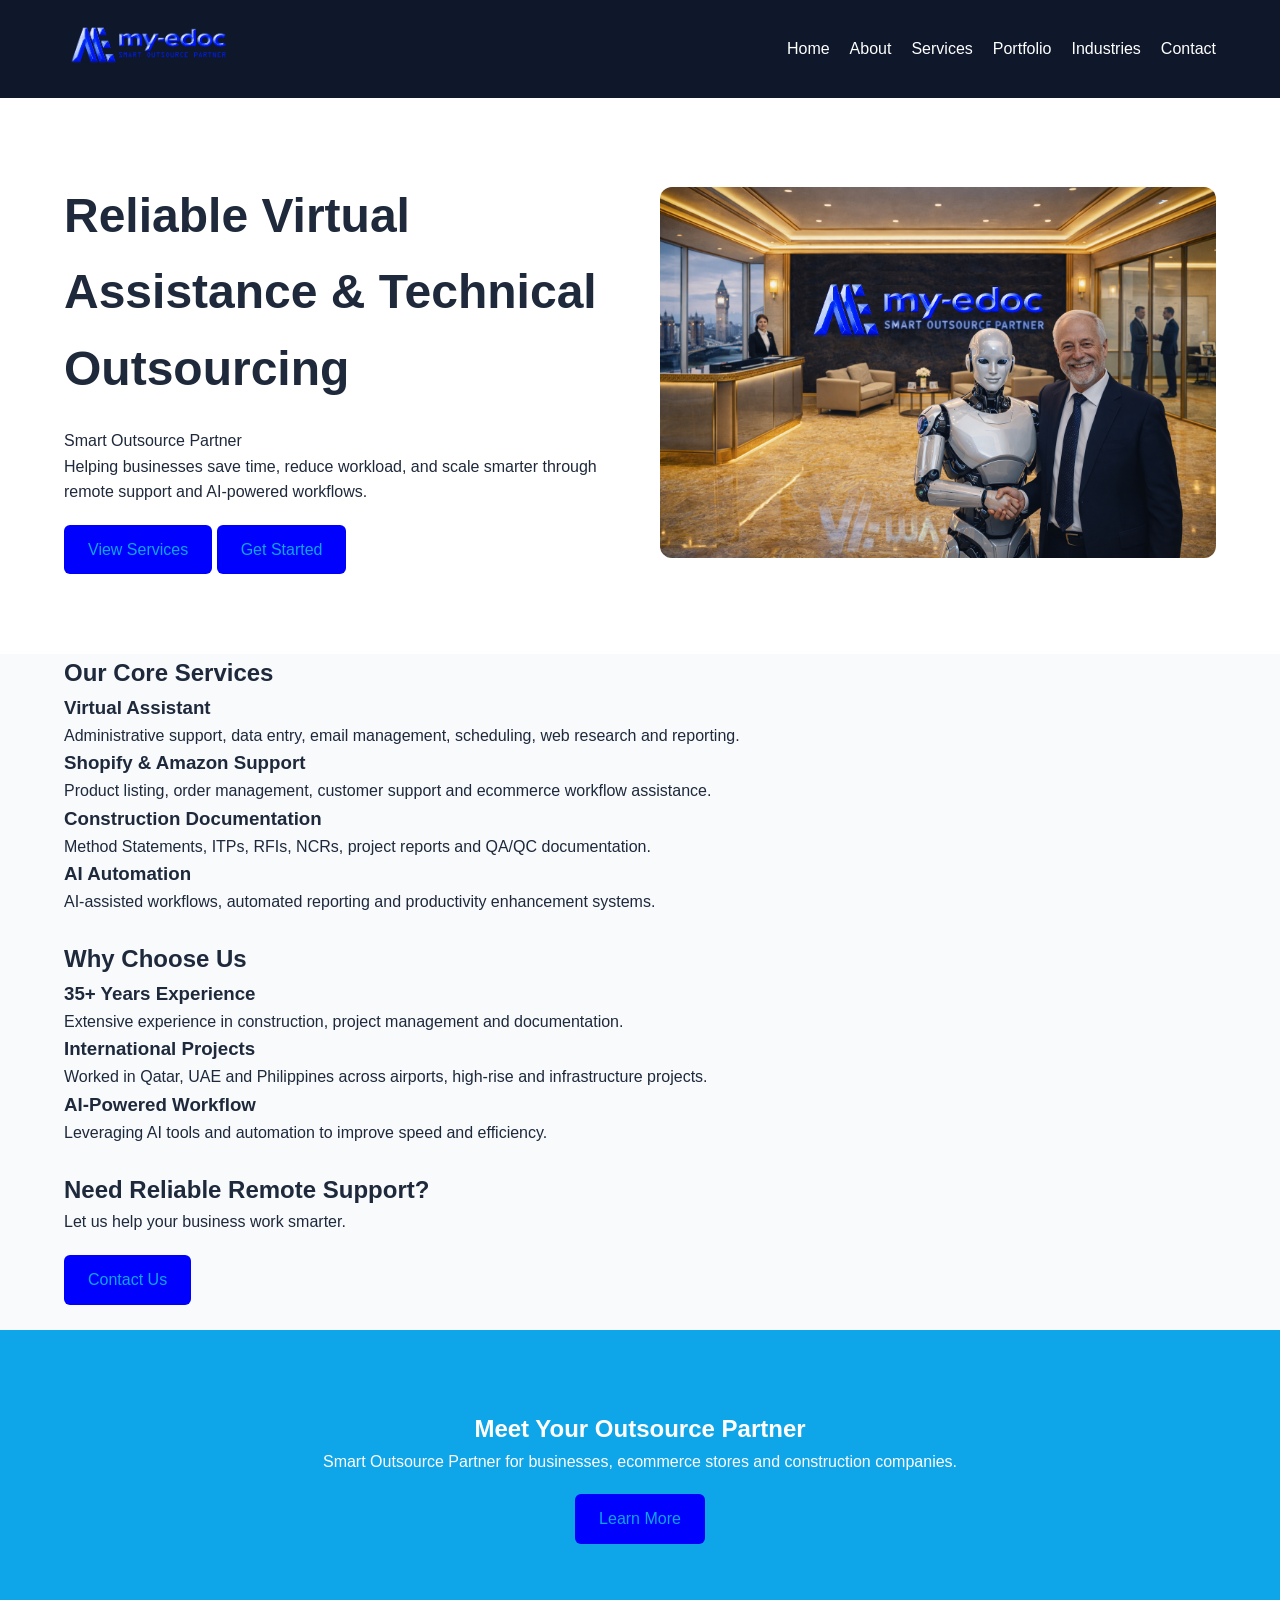
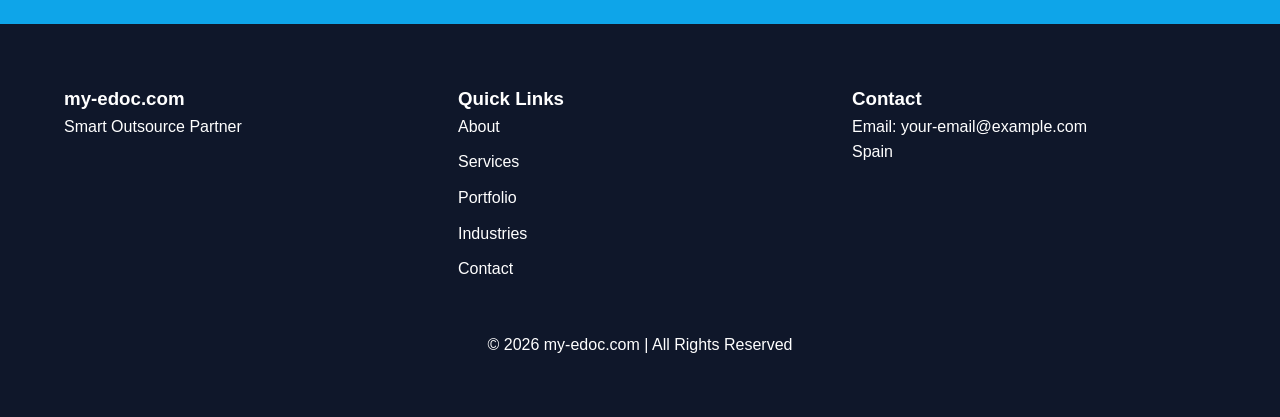
==== index.html @ 1f473375 "first upload" ====
<!DOCTYPE html>
<html lang="en">
<!--
<head>
<meta charset="UTF-8">
<meta name="viewport" content="width=device-width, initial-scale=1.0">
<title>Axyztem | Sustainable Business Innovation</title>
<link rel="stylesheet" href="css/styles.css">
<link href="https://fonts.googleapis.com/css2?family=Inter:wght@300;400;600;700&display=swap" rel="stylesheet">
</head>
-->

<head> 
  <meta charset="UTF-8">
  <meta name="viewport" content="width=device-width, initial-scale=1.0">
  <meta name="description" content="my-edoc.com - Smart Outsource Partner providing Virtual Assistance, Construction Documentation, Shopify, Amazon and AI Automation services.">
  <title>my-edoc.com | Smart Outsource Partner</title>
  <link rel="stylesheet" href="assets/css/style.css">
</head>

<body>

<!--   
<header>
  <div class="container">
    <nav>
      <div class="logo fade-up">
        <a href="../index.html">
          <img src="../images/axyztem-logo.png" alt="Axyztem Logo" style="height:50px;">
        </a>
      </div>

      <div class="nav-links fade-up">
        <a href="../index.html">Home</a>
        <a href="../about.html">About</a>
        <a href="../projects.html">Projects</a>
        <a href="../contact.html">Contact</a>
      </div>
    </nav>
  </div>
</header>
-->

    
<header>
  <div class="container nav-container">
    <a href="../index.html">
        <img src="assets/images/my-edoc-logo.png" alt="My-Edoc Logo" style="height:50px;">
    </a>

    <!-- <h1 class="logo">my-edoc.com</h1> -->

    <nav>
      <ul>
        <li><a href="index.html">Home</a></li>
        <li><a href="about.html">About</a></li>
        <li><a href="services.html">Services</a></li>
        <li><a href="portfolio.html">Portfolio</a></li>
        <li><a href="industries.html">Industries</a></li>
        <li><a href="contact.html">Contact</a></li>
      </ul>
    </nav>
  </div>
</header>

<!-- HERO SECTION
<section class="page-hero">
  <div class="container">
    <div class="hero-content">
      <div class="hero-text">
        <h1>Contact Us</h1>
        <p>
          Let us help your business save time, reduce workload
          and grow smarter through reliable outsourcing support.
        </p>
      </div>

      <div class="hero-image">
        <img src="assets/images/contact.png"
          alt="Professional customer support and virtual assistant services">
      </div>
    </div>
  </div>
</section>


-ORIGINAL-
<section class="hero">
  <div class="container hero-grid">
    <div class="hero-text">
      <h2>Reliable Virtual Assistance & Technical Outsourcing</h2>
      <p class="slogan">Smart Outsource Partner</p>
      <p>
        Helping businesses save time, reduce workload, and scale smarter through
        remote support and AI-powered workflows.
      </p>

      <div class="hero-buttons">
        <a href="services.html" class="btn">View Services</a>
        <a href="contact.html" class="btn secondary-btn">Get Started</a>
      </div>
    </div>

    <div class="hero-image">
      <img src="assets/images/hero.png" alt="Professional Remote Support">
    </div>
  </div>
</section>
-->

<section class="page-hero">
  <div class="container">
    <div class="hero-content">
      <div class="hero-text">
        <h1>Reliable Virtual Assistance & Technical Outsourcing</h1>
        <p class="slogan">Smart Outsource Partner</p>
        <p>
          Helping businesses save time, reduce workload, and scale smarter through
          remote support and AI-powered workflows.
        </p>
    <!--  </div>

      <div class="hero-buttons"> -->
        <a href="services.html" class="btn">View Services</a>
        <a href="contact.html" class="btn secondary-btn">Get Started</a>
      </div>

      <div class="hero-image">
        <img src="assets/images/hero.png" alt="Professional Remote Support">
      </div>
    </div>
  </div>
</section>


<section class="services-overview">
  <div class="container">

    <h2 class="section-title">Our Core Services</h2>

    <div class="service-grid">

      <div class="card">
        <h3>Virtual Assistant</h3>
        <p>
          Administrative support, data entry, email management, scheduling,
          web research and reporting.
        </p>
      </div>

      <div class="card">
        <h3>Shopify & Amazon Support</h3>
        <p>
          Product listing, order management, customer support and ecommerce workflow assistance.
        </p>
      </div>

      <div class="card">
        <h3>Construction Documentation</h3>
        <p>
          Method Statements, ITPs, RFIs, NCRs, project reports and QA/QC documentation.
        </p>
      </div>

      <div class="card">
        <h3>AI Automation</h3>
        <p>
          AI-assisted workflows, automated reporting and productivity enhancement systems.
        </p>
        <br>
      </div>

    </div>
  </div>
</section>

<section class="why-us">
  <div class="container">

    <h2 class="section-title">Why Choose Us</h2>

    <div class="why-grid">

      <div>
        <h3>35+ Years Experience</h3>
        <p>
          Extensive experience in construction, project management and documentation.
        </p>
      </div>

      <div>
        <h3>International Projects</h3>
        <p>
          Worked in Qatar, UAE and Philippines across airports, high-rise and infrastructure projects.
        </p>
      </div>

      <div>
        <h3>AI-Powered Workflow</h3>
        <p>
          Leveraging AI tools and automation to improve speed and efficiency.
        </p>
        <br>
      </div>
    </div>
  </div>
</section>

<section class="cta">
  <div class="container">
    <h2>Need Reliable Remote Support?</h2>
    <p>
      Let us help your business work smarter.
    </p>
    <a href="contact.html" class="btn">Contact Us</a>
    <br><br>
  </div>
</section>

  <!-- CTA SECTION -->
  <section class="cta-section">
    <div class="container">
      <h2>Meet Your Outsource Partner</h2>
      <p>
        Smart Outsource Partner for businesses,
        ecommerce stores and construction companies.
      </p>
      <a href="about.html" class="btn">
        Learn More
      </a>
    </div>
  </section>

<footer>
  <div class="container footer-grid">
    <div>
      <h3>my-edoc.com</h3>
      <p>Smart Outsource Partner</p>
    </div>

      <div>
        <h3>Quick Links</h3>
        <ul>
          <!-- <li><a href="index.html">Home</a></li> -->
          <li><a href="about.html">About</a></li>
          <li><a href="services.html">Services</a></li>
          <li><a href="portfolio.html">Portfolio</a></li>
          <li><a href="industries.html">Industries</a></li>
          <li><a href="contact.html">Contact</a></li>
        </ul>
      </div>

    <div>
      <h3>Contact</h3>
      <p>Email: your-email@example.com</p>
      <p>Spain</p>
    </div>

  </div>

  <div class="copyright">
    <p>© 2026 my-edoc.com | All Rights Reserved</p>
  </div>
</footer>

<script src="assets/js/script.js"></script>
</body>
</html>
---- assets/css/style.css ----
* {
  margin: 0;
  padding: 0;
  box-sizing: border-box;
}

body {
  font-family: Arial, sans-serif;
  background: #f8fafc;
  color: #1e293b;
  line-height: 1.6;
}

.container {
  width: 90%;
  max-width: 1200px;
  margin: auto;
}

header {
  background: #0f172a;
  padding: 20px 0;
}

.logo a {
  color: white;
  text-decoration: none;
  font-size: 28px;
  font-weight: bold;
}

.nav-container {
  display: flex;
  justify-content: space-between;
  align-items: center;
}

nav ul {
  display: flex;
  list-style: none;
}

nav ul li {
  margin-left: 20px;
}

nav ul li a {
  color: white;
  text-decoration: none;
}

nav ul li a.active {
  color: #0ea5e9;
}

.page-hero {
  background: white;
  padding: 80px 0;
}

.hero-content {
  display: grid;
  grid-template-columns: 1fr 1fr;
  gap: 40px;
  align-items: center;
}

.hero-text h1 {
  font-size: 48px;
  margin-bottom: 20px;
}

.hero-image img {
  width: 100%;
  border-radius: 12px;
}

.industries-section {
  padding: 80px 0;
}

.industry-grid {
  display: grid;
  grid-template-columns: repeat(auto-fit, minmax(300px,1fr));
  gap: 30px;
}

.industry-card {
  background: white;
  border-radius: 12px;
  overflow: hidden;
  box-shadow: 0 2px 10px rgba(0,0,0,0.1);
}

.industry-card img {
  width: 100%;
  height: 220px;
  object-fit: cover;
}

.industry-card h2 {
  padding: 20px 20px 10px;
}

.industry-card p {
  padding: 0 20px 20px;
}

.cta-section {
  background: #0ea5e9;
  color: white;
  text-align: center;
  padding: 80px 0;
}

.btn {
  display: inline-block;
  background: blue;
  color: #0ea5e9;
  text-decoration: none;
  padding: 12px 24px;
  border-radius: 6px;
  margin-top: 20px;
}

footer {
  background: #0f172a;
  color: white;
  padding: 60px 0;
}

.footer-grid {
  display: grid;
  grid-template-columns: repeat(auto-fit, minmax(250px,1fr));
  gap: 30px;
}

footer ul {
  list-style: none;
}

footer ul li {
  margin-bottom: 10px;
}

footer ul li a {
  color: white;
  text-decoration: none;
}

.copyright {
  text-align: center;
  margin-top: 40px;
}

@media(max-width:768px){

.hero-content{
  grid-template-columns:1fr;
}

.nav-container{
  flex-direction:column;
}

nav ul{
  margin-top:20px;
  flex-wrap:wrap;
  justify-content:center;
}

.hero-text h1{
  font-size:36px;
}

}
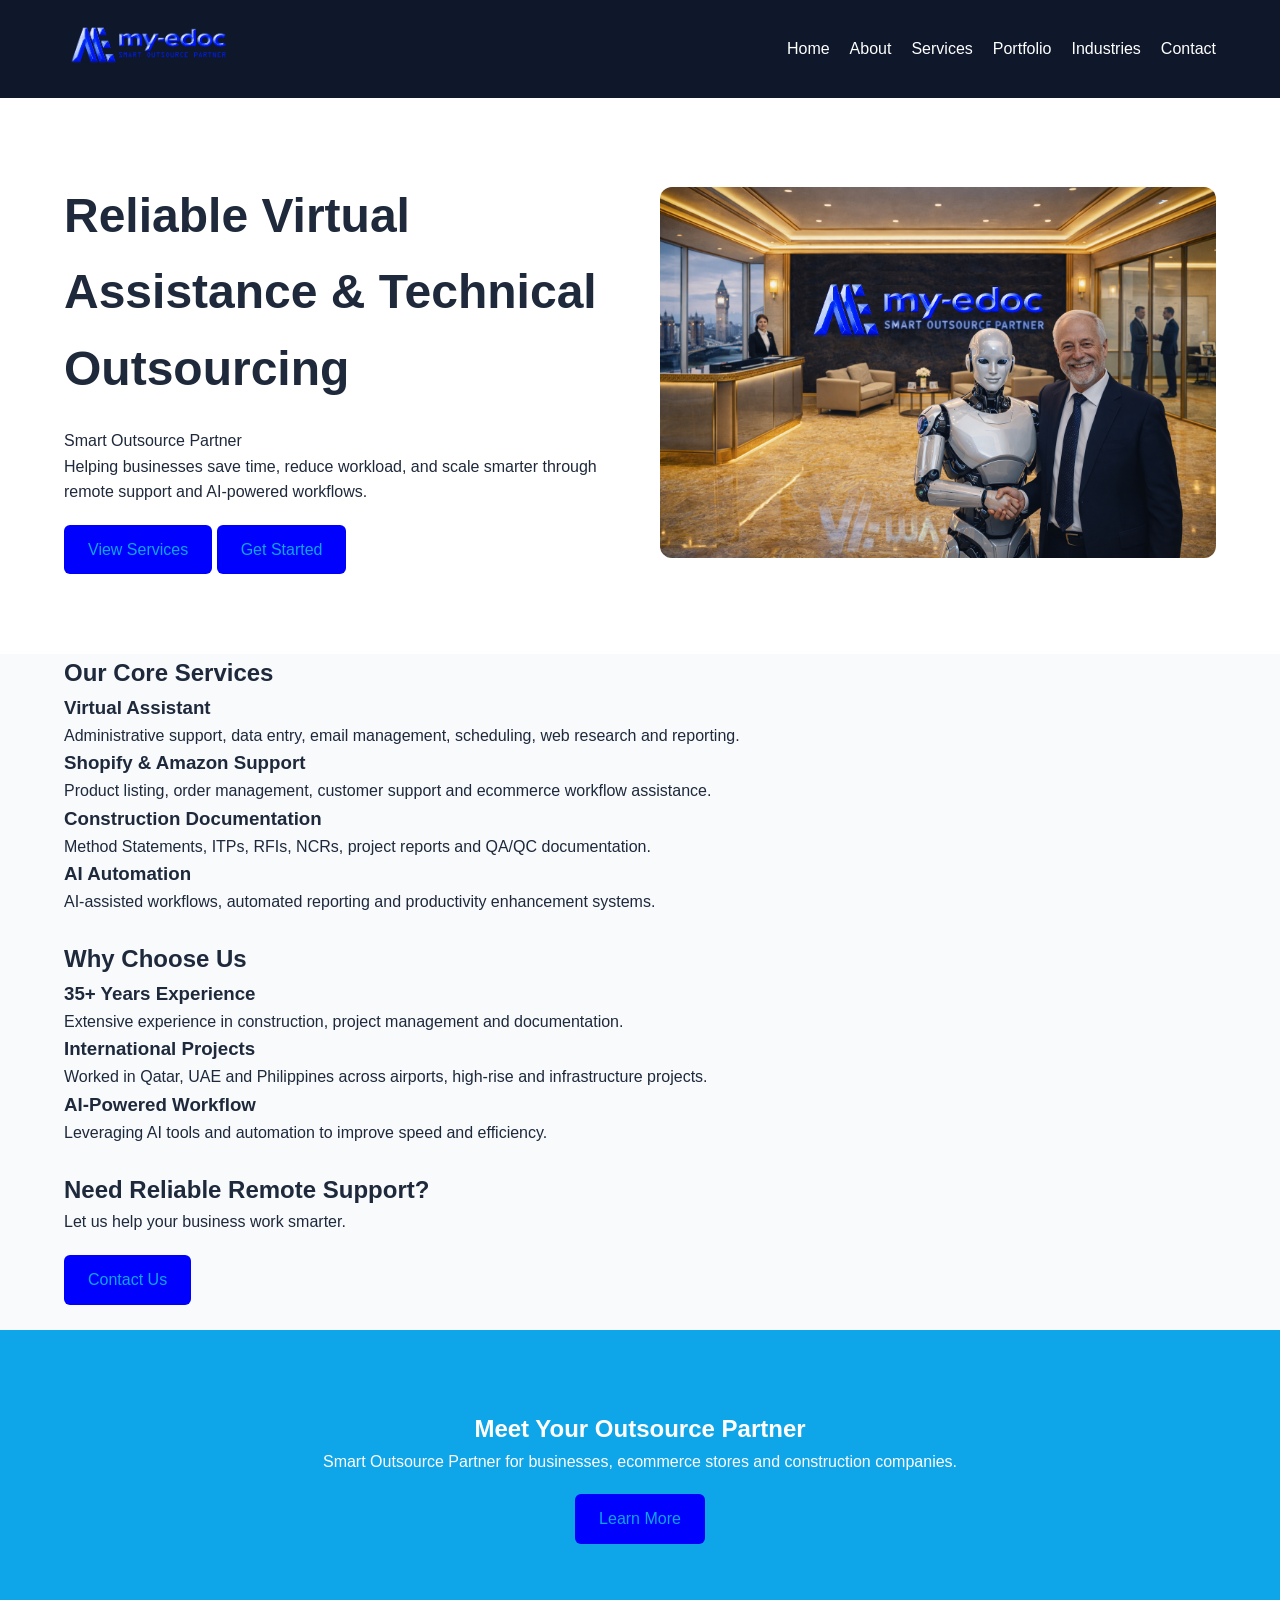
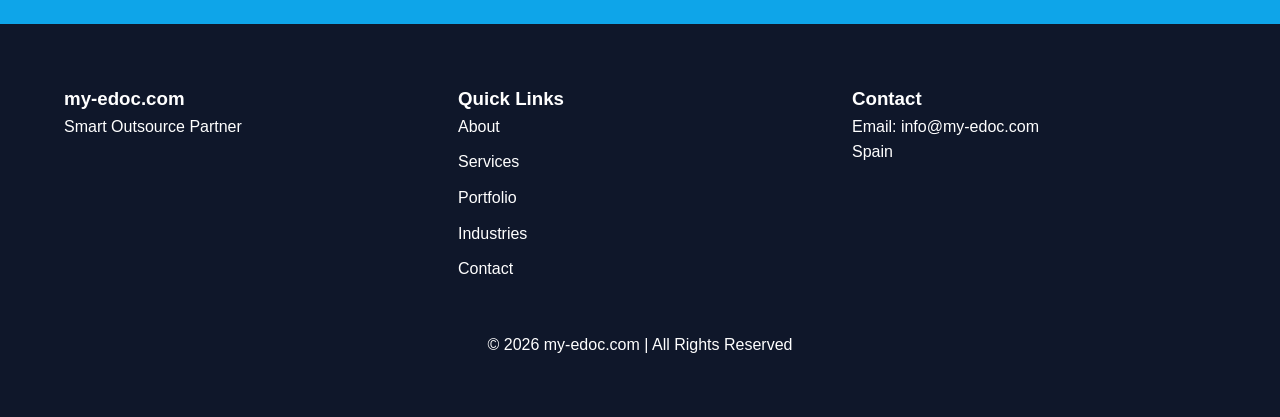
==== commit 7d657352: "Update index.html" ====
--- a/index.html
+++ b/index.html
@@ -13,9 +13,15 @@
 <head> 
   <meta charset="UTF-8">
   <meta name="viewport" content="width=device-width, initial-scale=1.0">
-  <meta name="description" content="my-edoc.com - Smart Outsource Partner providing Virtual Assistance, Construction Documentation, Shopify, Amazon and AI Automation services.">
-  <title>my-edoc.com | Smart Outsource Partner</title>
+  <meta name="description" content="my-edoc.com - Smart Outsource Partner providing Virtual Assistance, Construction Documentation, Shopify, Amazon and AI Automation services, including technical outsourcing, web development, and digital solutions in Spain and globally.">
+  <meta name="keywords" content="outsourcing, virtual assistance, ai automation, web development, Spain, digital services, my edoc">
+  <title>my-edoc.com | Digital Outsource & Technical Services</title>
   <link rel="stylesheet" href="assets/css/style.css">
+
+  <meta property="og:title" content="My EDOC">
+  <meta property="og:description" content="Technical outsourcing and digital services">
+  <meta property="og:url" content="https://my-edoc.com">
+  <meta property="og:type" content="website">
 </head>
 
 <body>
@@ -252,7 +258,7 @@
 
     <div>
       <h3>Contact</h3>
-      <p>Email: your-email@example.com</p>
+      <p>Email: info@my-edoc.com</p>
       <p>Spain</p>
     </div>
 
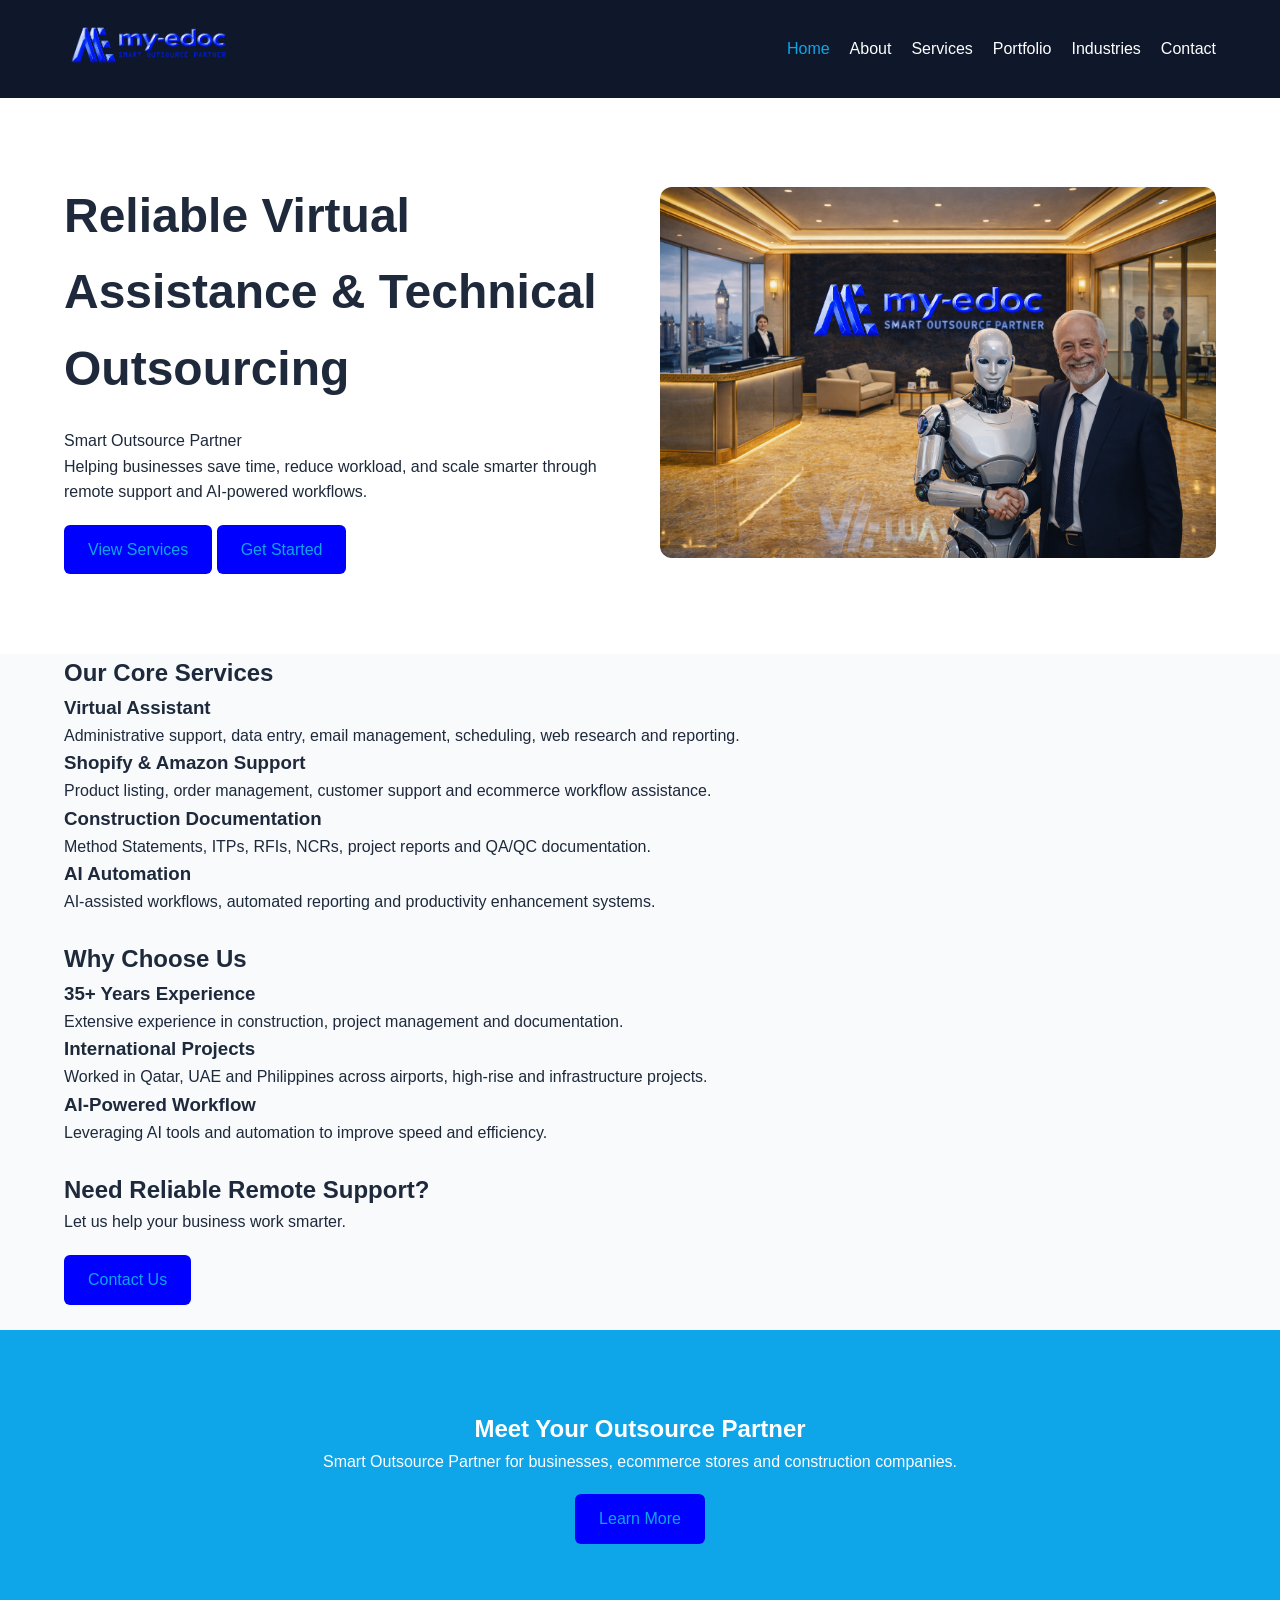
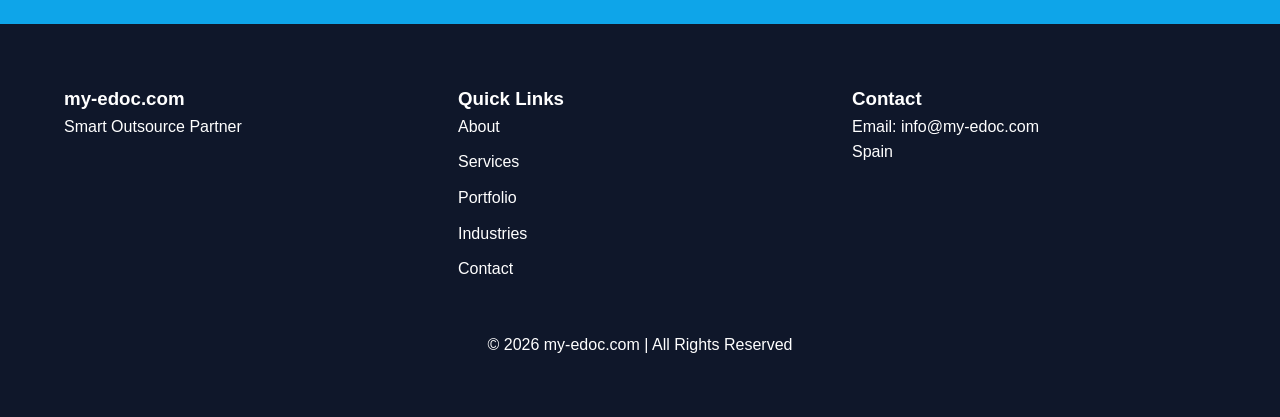
==== commit 5baebde4: "Update index and portfolio" ====
--- a/index.html
+++ b/index.html
@@ -58,7 +58,7 @@
 
     <nav>
       <ul>
-        <li><a href="index.html">Home</a></li>
+        <li><a href="index.html" class="active">Home</a></li>
         <li><a href="about.html">About</a></li>
         <li><a href="services.html">Services</a></li>
         <li><a href="portfolio.html">Portfolio</a></li>
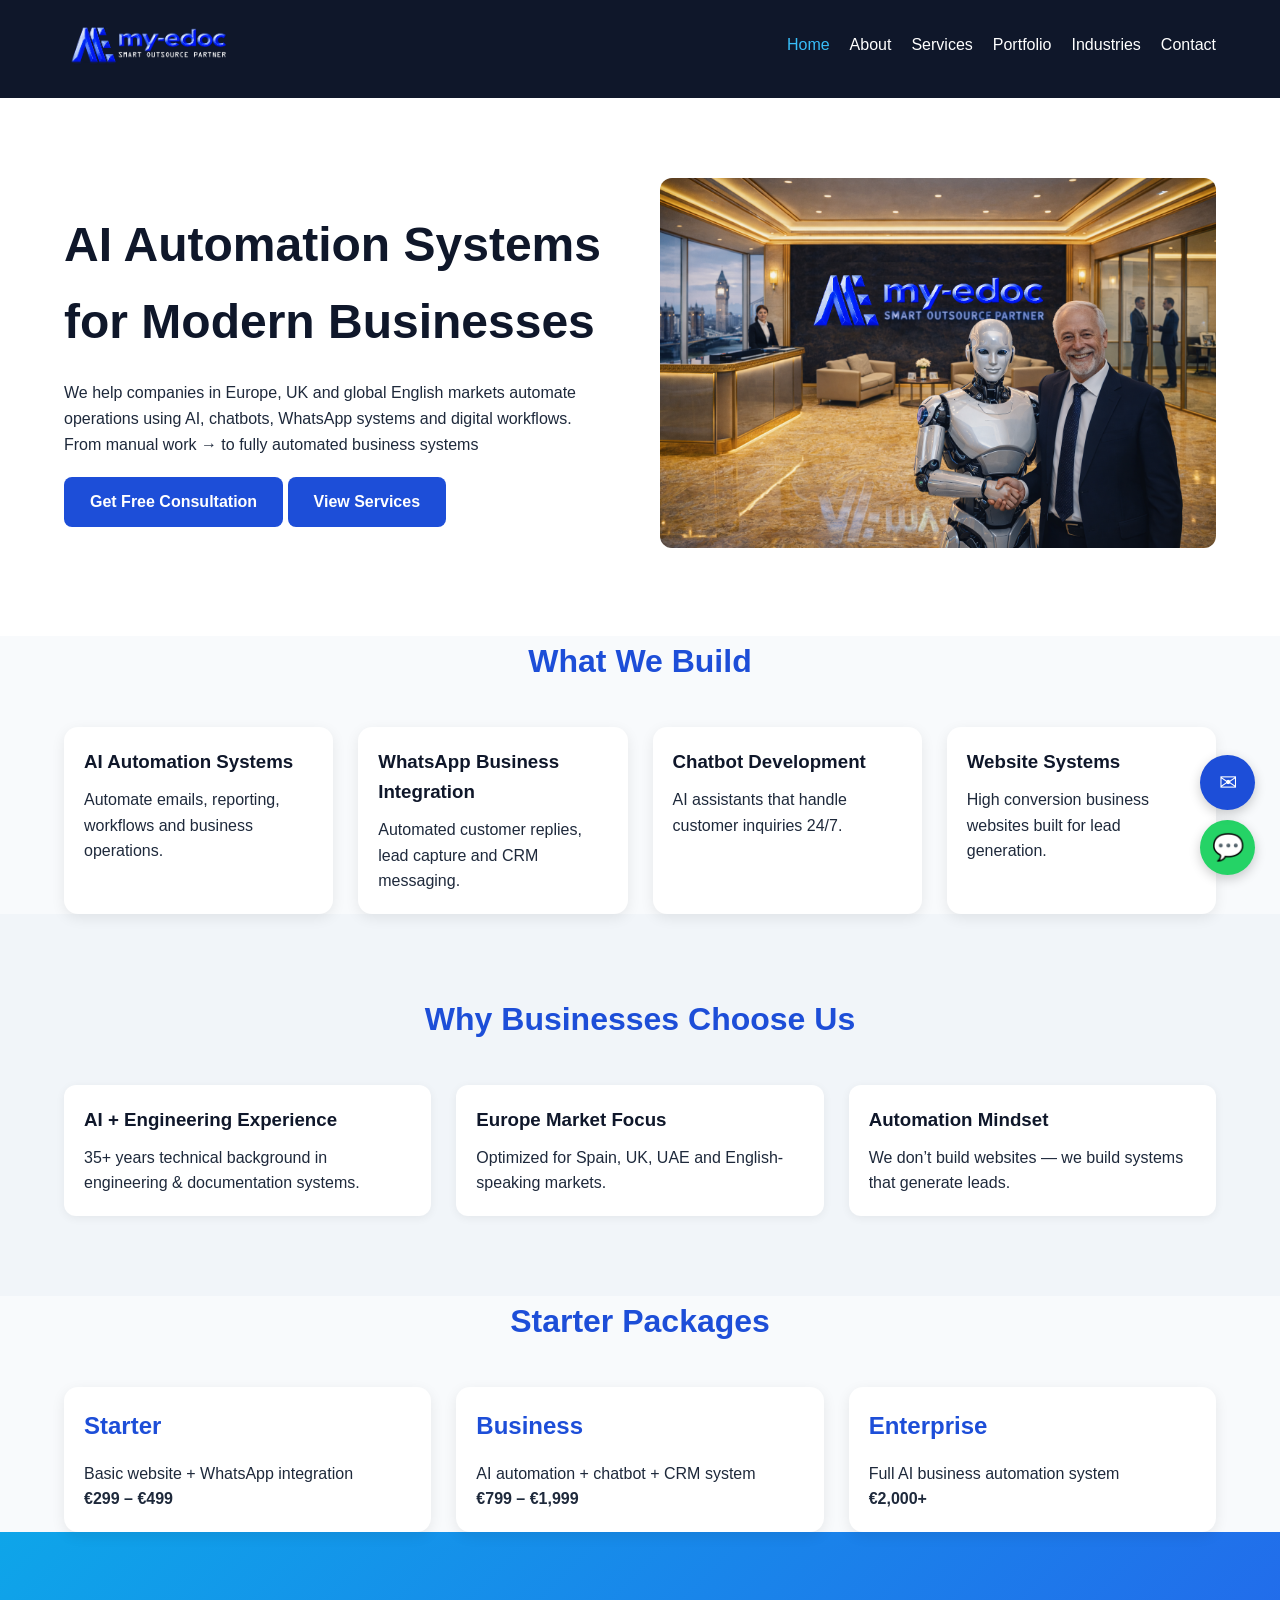
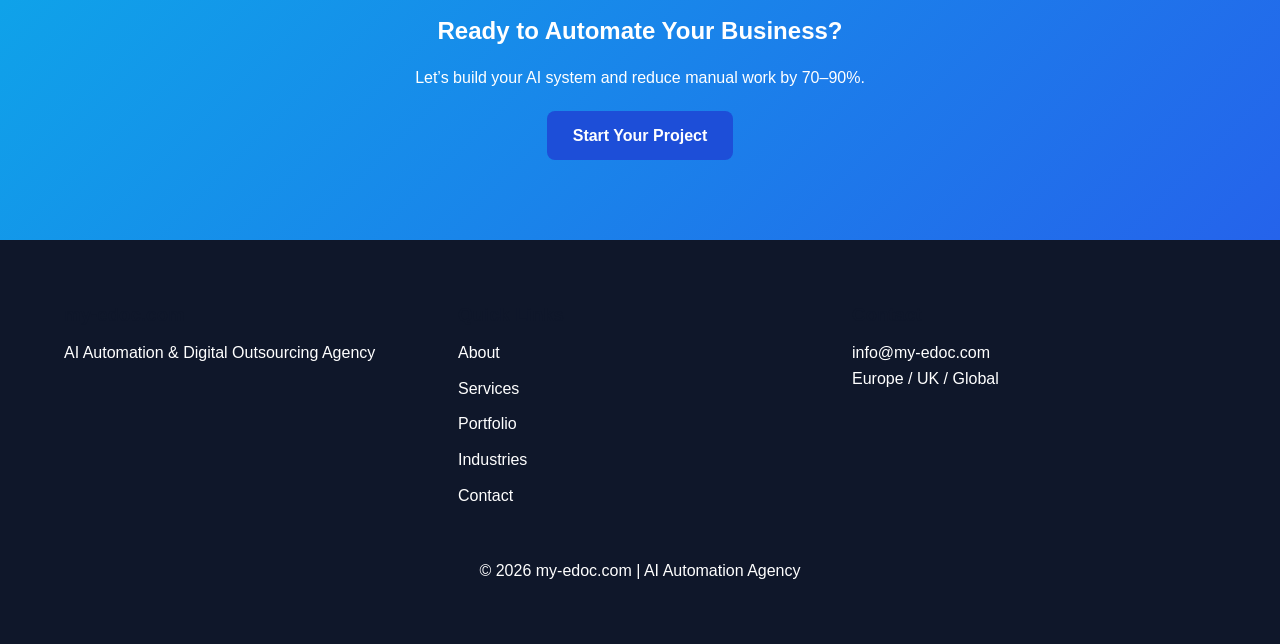
==== commit 8a26fec8: "Upgraded V3" ====
--- a/index.html
+++ b/index.html
@@ -1,60 +1,40 @@
 <!DOCTYPE html>
 <html lang="en">
-<!--
+
 <head>
-<meta charset="UTF-8">
-<meta name="viewport" content="width=device-width, initial-scale=1.0">
-<title>Axyztem | Sustainable Business Innovation</title>
-<link rel="stylesheet" href="css/styles.css">
-<link href="https://fonts.googleapis.com/css2?family=Inter:wght@300;400;600;700&display=swap" rel="stylesheet">
-</head>
--->
-
-<head> 
+
   <meta charset="UTF-8">
   <meta name="viewport" content="width=device-width, initial-scale=1.0">
-  <meta name="description" content="my-edoc.com - Smart Outsource Partner providing Virtual Assistance, Construction Documentation, Shopify, Amazon and AI Automation services, including technical outsourcing, web development, and digital solutions in Spain and globally.">
-  <meta name="keywords" content="outsourcing, virtual assistance, ai automation, web development, Spain, digital services, my edoc">
-  <title>my-edoc.com | Digital Outsource & Technical Services</title>
+
+  <meta name="description"
+    content="my-edoc.com - AI Automation & Digital Outsourcing Agency serving Europe, UK and global English-speaking businesses. We build AI systems, websites, WhatsApp automation, chatbots and business workflows.">
+
+  <meta name="keywords"
+    content="AI automation agency, website development Spain, WhatsApp automation, chatbot development, virtual assistant Europe, outsourcing agency, business automation">
+
+  <title>my-edoc.com | AI Automation & Digital Outsourcing Agency</title>
+
   <link rel="stylesheet" href="assets/css/style.css">
 
-  <meta property="og:title" content="My EDOC">
-  <meta property="og:description" content="Technical outsourcing and digital services">
-  <meta property="og:url" content="https://my-edoc.com">
-  <meta property="og:type" content="website">
 </head>
 
 <body>
 
-<!--   
+<!-- FLOATING CTA SYSTEM -->
+<a href="https://wa.me/34600000000?text=Hi%20I%20need%20AI%20automation%20for%20my%20business"
+   class="whatsapp-float"
+   target="_blank">💬</a>
+
+<a href="contact.html" class="email-float">✉</a>
+
+<!-- HEADER -->
 <header>
-  <div class="container">
-    <nav>
-      <div class="logo fade-up">
-        <a href="../index.html">
-          <img src="../images/axyztem-logo.png" alt="Axyztem Logo" style="height:50px;">
-        </a>
-      </div>
-
-      <div class="nav-links fade-up">
-        <a href="../index.html">Home</a>
-        <a href="../about.html">About</a>
-        <a href="../projects.html">Projects</a>
-        <a href="../contact.html">Contact</a>
-      </div>
-    </nav>
-  </div>
-</header>
--->
-
-    
-<header>
+
   <div class="container nav-container">
-    <a href="../index.html">
-        <img src="assets/images/my-edoc-logo.png" alt="My-Edoc Logo" style="height:50px;">
+
+    <a href="index.html">
+      <img src="assets/images/my-edoc-logo.png" alt="my-edoc logo" style="height:50px;">
     </a>
-
-    <!-- <h1 class="logo">my-edoc.com</h1> -->
 
     <nav>
       <ul>
@@ -66,209 +46,191 @@
         <li><a href="contact.html">Contact</a></li>
       </ul>
     </nav>
-  </div>
+
+  </div>
+
 </header>
 
-<!-- HERO SECTION
+<!-- HERO -->
 <section class="page-hero">
-  <div class="container">
-    <div class="hero-content">
-      <div class="hero-text">
-        <h1>Contact Us</h1>
-        <p>
-          Let us help your business save time, reduce workload
-          and grow smarter through reliable outsourcing support.
-        </p>
-      </div>
-
-      <div class="hero-image">
-        <img src="assets/images/contact.png"
-          alt="Professional customer support and virtual assistant services">
-      </div>
-    </div>
-  </div>
-</section>
-
-
--ORIGINAL-
-<section class="hero">
-  <div class="container hero-grid">
+
+  <div class="container hero-content">
+
     <div class="hero-text">
-      <h2>Reliable Virtual Assistance & Technical Outsourcing</h2>
-      <p class="slogan">Smart Outsource Partner</p>
+
+      <h1>AI Automation Systems for Modern Businesses</h1>
+
       <p>
-        Helping businesses save time, reduce workload, and scale smarter through
-        remote support and AI-powered workflows.
+        We help companies in Europe, UK and global English markets
+        automate operations using AI, chatbots, WhatsApp systems and digital workflows.
       </p>
 
-      <div class="hero-buttons">
-        <a href="services.html" class="btn">View Services</a>
-        <a href="contact.html" class="btn secondary-btn">Get Started</a>
-      </div>
+      <p class="slogan">
+        From manual work → to fully automated business systems
+      </p>
+
+      <a href="contact.html" class="btn">Get Free Consultation</a>
+      <a href="services.html" class="btn secondary-btn">View Services</a>
+
     </div>
 
     <div class="hero-image">
-      <img src="assets/images/hero.png" alt="Professional Remote Support">
-    </div>
-  </div>
-</section>
--->
-
-<section class="page-hero">
-  <div class="container">
-    <div class="hero-content">
-      <div class="hero-text">
-        <h1>Reliable Virtual Assistance & Technical Outsourcing</h1>
-        <p class="slogan">Smart Outsource Partner</p>
-        <p>
-          Helping businesses save time, reduce workload, and scale smarter through
-          remote support and AI-powered workflows.
-        </p>
-    <!--  </div>
-
-      <div class="hero-buttons"> -->
-        <a href="services.html" class="btn">View Services</a>
-        <a href="contact.html" class="btn secondary-btn">Get Started</a>
-      </div>
-
-      <div class="hero-image">
-        <img src="assets/images/hero.png" alt="Professional Remote Support">
-      </div>
-    </div>
-  </div>
-</section>
-
-
+      <img src="assets/images/index.png" alt="AI automation dashboard preview">
+    </div>
+
+  </div>
+
+</section>
+
+<!-- VALUE PROPOSITION -->
 <section class="services-overview">
-  <div class="container">
-
-    <h2 class="section-title">Our Core Services</h2>
+
+  <div class="container">
+
+    <h2 class="section-title">What We Build</h2>
 
     <div class="service-grid">
 
       <div class="card">
-        <h3>Virtual Assistant</h3>
-        <p>
-          Administrative support, data entry, email management, scheduling,
-          web research and reporting.
-        </p>
-      </div>
-
-      <div class="card">
-        <h3>Shopify & Amazon Support</h3>
-        <p>
-          Product listing, order management, customer support and ecommerce workflow assistance.
-        </p>
-      </div>
-
-      <div class="card">
-        <h3>Construction Documentation</h3>
-        <p>
-          Method Statements, ITPs, RFIs, NCRs, project reports and QA/QC documentation.
-        </p>
-      </div>
-
-      <div class="card">
-        <h3>AI Automation</h3>
-        <p>
-          AI-assisted workflows, automated reporting and productivity enhancement systems.
-        </p>
-        <br>
-      </div>
-
-    </div>
-  </div>
-</section>
-
+        <h3>AI Automation Systems</h3>
+        <p>Automate emails, reporting, workflows and business operations.</p>
+      </div>
+
+      <div class="card">
+        <h3>WhatsApp Business Integration</h3>
+        <p>Automated customer replies, lead capture and CRM messaging.</p>
+      </div>
+
+      <div class="card">
+        <h3>Chatbot Development</h3>
+        <p>AI assistants that handle customer inquiries 24/7.</p>
+      </div>
+
+      <div class="card">
+        <h3>Website Systems</h3>
+        <p>High conversion business websites built for lead generation.</p>
+      </div>
+
+    </div>
+
+  </div>
+
+</section>
+
+<!-- TRUST SECTION -->
 <section class="why-us">
-  <div class="container">
-
-    <h2 class="section-title">Why Choose Us</h2>
+
+  <div class="container">
+
+    <h2 class="section-title">Why Businesses Choose Us</h2>
 
     <div class="why-grid">
 
       <div>
-        <h3>35+ Years Experience</h3>
-        <p>
-          Extensive experience in construction, project management and documentation.
-        </p>
+        <h3>AI + Engineering Experience</h3>
+        <p>35+ years technical background in engineering & documentation systems.</p>
       </div>
 
       <div>
-        <h3>International Projects</h3>
-        <p>
-          Worked in Qatar, UAE and Philippines across airports, high-rise and infrastructure projects.
-        </p>
+        <h3>Europe Market Focus</h3>
+        <p>Optimized for Spain, UK, UAE and English-speaking markets.</p>
       </div>
 
       <div>
-        <h3>AI-Powered Workflow</h3>
-        <p>
-          Leveraging AI tools and automation to improve speed and efficiency.
-        </p>
-        <br>
-      </div>
-    </div>
-  </div>
-</section>
-
-<section class="cta">
-  <div class="container">
-    <h2>Need Reliable Remote Support?</h2>
-    <p>
-      Let us help your business work smarter.
-    </p>
-    <a href="contact.html" class="btn">Contact Us</a>
-    <br><br>
-  </div>
-</section>
-
-  <!-- CTA SECTION -->
-  <section class="cta-section">
-    <div class="container">
-      <h2>Meet Your Outsource Partner</h2>
-      <p>
-        Smart Outsource Partner for businesses,
-        ecommerce stores and construction companies.
-      </p>
-      <a href="about.html" class="btn">
-        Learn More
-      </a>
-    </div>
-  </section>
-
+        <h3>Automation Mindset</h3>
+        <p>We don’t build websites — we build systems that generate leads.</p>
+      </div>
+
+    </div>
+
+  </div>
+
+</section>
+
+<!-- PRICING ANCHOR -->
+<section class="industries-section">
+
+  <div class="container">
+
+    <h2 class="section-title">Starter Packages</h2>
+
+    <div class="industry-grid">
+
+      <div class="industry-card">
+        <h2>Starter</h2>
+        <p>Basic website + WhatsApp integration</p>
+        <p><strong>€299 – €499</strong></p>
+      </div>
+
+      <div class="industry-card">
+        <h2>Business</h2>
+        <p>AI automation + chatbot + CRM system</p>
+        <p><strong>€799 – €1,999</strong></p>
+      </div>
+
+      <div class="industry-card">
+        <h2>Enterprise</h2>
+        <p>Full AI business automation system</p>
+        <p><strong>€2,000+</strong></p>
+      </div>
+
+    </div>
+
+  </div>
+
+</section>
+
+<!-- CTA -->
+<section class="cta-section">
+
+  <div class="container">
+
+    <h2>Ready to Automate Your Business?</h2>
+
+    <p>Let’s build your AI system and reduce manual work by 70–90%.</p>
+
+    <a href="contact.html" class="btn">Start Your Project</a>
+
+  </div>
+
+</section>
+
+<!-- FOOTER -->
 <footer>
+
   <div class="container footer-grid">
+
     <div>
       <h3>my-edoc.com</h3>
-      <p>Smart Outsource Partner</p>
-    </div>
-
-      <div>
-        <h3>Quick Links</h3>
-        <ul>
-          <!-- <li><a href="index.html">Home</a></li> -->
-          <li><a href="about.html">About</a></li>
-          <li><a href="services.html">Services</a></li>
-          <li><a href="portfolio.html">Portfolio</a></li>
-          <li><a href="industries.html">Industries</a></li>
-          <li><a href="contact.html">Contact</a></li>
-        </ul>
-      </div>
+      <p>AI Automation & Digital Outsourcing Agency</p>
+    </div>
+
+    <div>
+      <h3>Quick Links</h3>
+      <ul>
+        <li><a href="about.html">About</a></li>
+        <li><a href="services.html">Services</a></li>
+        <li><a href="portfolio.html">Portfolio</a></li>
+        <li><a href="industries.html">Industries</a></li>
+        <li><a href="contact.html">Contact</a></li>
+      </ul>
+    </div>
 
     <div>
       <h3>Contact</h3>
-      <p>Email: info@my-edoc.com</p>
-      <p>Spain</p>
+      <p>info@my-edoc.com</p>
+      <p>Europe / UK / Global</p>
     </div>
 
   </div>
 
   <div class="copyright">
-    <p>© 2026 my-edoc.com | All Rights Reserved</p>
-  </div>
+    <p>© 2026 my-edoc.com | AI Automation Agency</p>
+  </div>
+
 </footer>
 
 <script src="assets/js/script.js"></script>
+
 </body>
 </html>
--- a/assets/css/style.css
+++ b/assets/css/style.css
@@ -1,8 +1,16 @@
+/* =========================
+   GLOBAL RESET
+========================= */
+
 * {
   margin: 0;
   padding: 0;
   box-sizing: border-box;
 }
+
+/* =========================
+   TYPOGRAPHY
+========================= */
 
 body {
   font-family: Arial, sans-serif;
@@ -11,22 +19,40 @@
   line-height: 1.6;
 }
 
+h1 {
+  color: #0f172a;
+}
+
+h2 {
+  color: #1d4ed8;
+  margin-bottom: 15px;
+}
+
+h3 {
+  color: #0f172a;
+  margin-bottom: 10px;
+}
+
+/* =========================
+   CONTAINER SYSTEM
+========================= */
+
 .container {
   width: 90%;
   max-width: 1200px;
   margin: auto;
 }
 
+/* =========================
+   HEADER
+========================= */
+
 header {
   background: #0f172a;
   padding: 20px 0;
-}
-
-.logo a {
-  color: white;
-  text-decoration: none;
-  font-size: 28px;
-  font-weight: bold;
+  position: sticky;
+  top: 0;
+  z-index: 1000;
 }
 
 .nav-container {
@@ -38,20 +64,22 @@
 nav ul {
   display: flex;
   list-style: none;
-}
-
-nav ul li {
-  margin-left: 20px;
+  gap: 20px;
 }
 
 nav ul li a {
   color: white;
   text-decoration: none;
+  font-weight: 500;
 }
 
 nav ul li a.active {
-  color: #0ea5e9;
-}
+  color: #38bdf8;
+}
+
+/* =========================
+   HERO SECTION
+========================= */
 
 .page-hero {
   background: white;
@@ -75,53 +103,139 @@
   border-radius: 12px;
 }
 
-.industries-section {
-  padding: 80px 0;
-}
-
-.industry-grid {
-  display: grid;
-  grid-template-columns: repeat(auto-fit, minmax(300px,1fr));
-  gap: 30px;
-}
-
+/* =========================
+   SECTIONS
+========================= */
+
+.section-title {
+  text-align: center;
+  font-size: 32px;
+  margin-bottom: 40px;
+}
+
+/* =========================
+   CARDS (HIGH VALUE LOOK)
+========================= */
+
+.card,
 .industry-card {
   background: white;
-  border-radius: 12px;
-  overflow: hidden;
-  box-shadow: 0 2px 10px rgba(0,0,0,0.1);
-}
-
-.industry-card img {
-  width: 100%;
-  height: 220px;
-  object-fit: cover;
-}
-
-.industry-card h2 {
-  padding: 20px 20px 10px;
-}
-
-.industry-card p {
-  padding: 0 20px 20px;
-}
+  border-radius: 14px;
+  padding: 20px;
+  box-shadow: 0 4px 14px rgba(0,0,0,0.08);
+  transition: 0.3s;
+}
+
+.card:hover,
+.industry-card:hover {
+  transform: translateY(-5px);
+}
+
+/* =========================
+   GRID SYSTEMS
+========================= */
+
+.service-grid,
+.industry-grid {
+  display: grid;
+  grid-template-columns: repeat(auto-fit, minmax(260px, 1fr));
+  gap: 25px;
+}
+
+/* =========================
+   LIST FIX (IMPORTANT)
+   FIXES YOUR BULLET ISSUE
+========================= */
+
+ul {
+  list-style: disc;
+  padding-left: 20px;
+}
+
+ul li {
+  margin-bottom: 8px;
+}
+
+/* =========================
+   CTA SECTION
+========================= */
 
 .cta-section {
-  background: #0ea5e9;
+  background: linear-gradient(135deg, #0ea5e9, #2563eb);
   color: white;
   text-align: center;
   padding: 80px 0;
+}
+
+.cta-section h2 {
+  color: white;
 }
 
 .btn {
   display: inline-block;
-  background: blue;
-  color: #0ea5e9;
-  text-decoration: none;
-  padding: 12px 24px;
-  border-radius: 6px;
+  background: #1d4ed8;
+  color: white;
+  text-decoration: none;
+  padding: 12px 26px;
+  border-radius: 8px;
   margin-top: 20px;
-}
+  font-weight: bold;
+  transition: 0.3s;
+}
+
+.btn:hover {
+  background: #2563eb;
+}
+
+/* =========================
+   WHY US SECTION
+========================= */
+
+.why-us {
+  padding: 80px 0;
+  background: #f1f5f9;
+}
+
+.why-grid {
+  display: grid;
+  grid-template-columns: repeat(auto-fit, minmax(260px,1fr));
+  gap: 25px;
+}
+
+.why-grid div {
+  background: white;
+  padding: 20px;
+  border-radius: 12px;
+  box-shadow: 0 2px 10px rgba(0,0,0,0.06);
+}
+
+/* =========================
+   CONTACT FORM
+========================= */
+
+.contact-section {
+  padding: 80px 0;
+}
+
+.contact-grid {
+  display: grid;
+  grid-template-columns: 1fr 1fr;
+  gap: 40px;
+}
+
+.contact-form input,
+.contact-form textarea,
+.contact-form select {
+  width: 100%;
+  padding: 12px;
+  margin-bottom: 15px;
+  border: 1px solid #cbd5e1;
+  border-radius: 8px;
+}
+
+/* =========================
+   FOOTER
+========================= */
 
 footer {
   background: #0f172a;
@@ -137,6 +251,7 @@
 
 footer ul {
   list-style: none;
+  padding-left: 0;
 }
 
 footer ul li {
@@ -153,24 +268,71 @@
   margin-top: 40px;
 }
 
-@media(max-width:768px){
-
-.hero-content{
-  grid-template-columns:1fr;
-}
-
-.nav-container{
-  flex-direction:column;
-}
-
-nav ul{
-  margin-top:20px;
-  flex-wrap:wrap;
-  justify-content:center;
-}
-
-.hero-text h1{
-  font-size:36px;
-}
-
+/* =========================
+   FLOATING WHATSAPP BUTTON
+========================= */
+
+.whatsapp-float {
+  position: fixed;
+  width: 55px;
+  height: 55px;
+  bottom: 25px;
+  right: 25px;
+  background: #25D366;
+  color: white;
+  border-radius: 50%;
+  text-align: center;
+  font-size: 26px;
+  line-height: 55px;
+  z-index: 9999;
+  box-shadow: 0 4px 12px rgba(0,0,0,0.2);
+  text-decoration: none;
+}
+
+/* EMAIL FLOAT BUTTON */
+
+.email-float {
+  position: fixed;
+  width: 55px;
+  height: 55px;
+  bottom: 90px;
+  right: 25px;
+  background: #1d4ed8;
+  color: white;
+  border-radius: 50%;
+  text-align: center;
+  font-size: 22px;
+  line-height: 55px;
+  z-index: 9999;
+  box-shadow: 0 4px 12px rgba(0,0,0,0.2);
+  text-decoration: none;
+}
+
+/* =========================
+   RESPONSIVE DESIGN
+========================= */
+
+@media(max-width: 768px) {
+
+  .hero-content {
+    grid-template-columns: 1fr;
+  }
+
+  .nav-container {
+    flex-direction: column;
+  }
+
+  nav ul {
+    margin-top: 15px;
+    flex-wrap: wrap;
+    justify-content: center;
+  }
+
+  .hero-text h1 {
+    font-size: 32px;
+  }
+
+  .contact-grid {
+    grid-template-columns: 1fr;
+  }
 }
